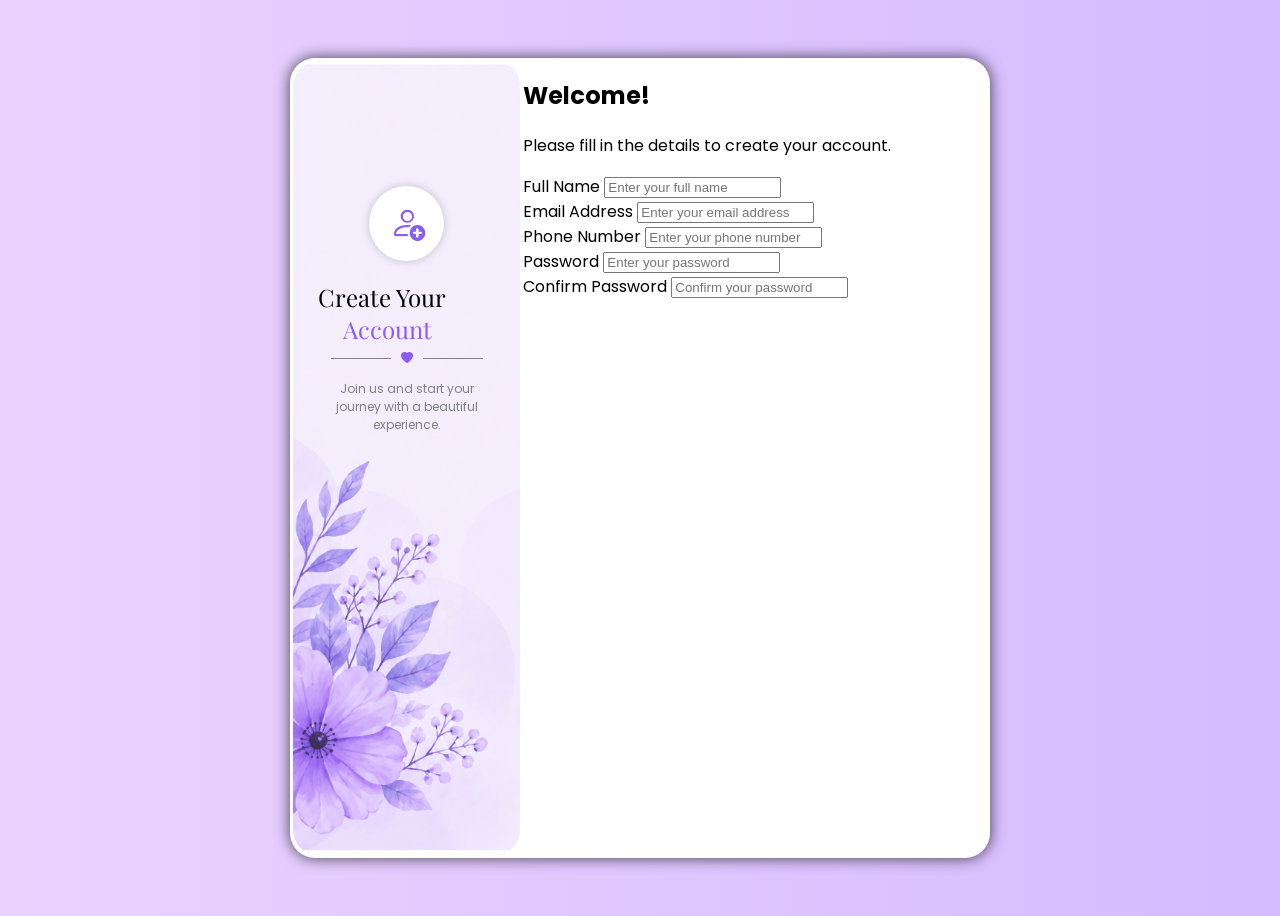
==== Purple-Flowers-Form/index.html @ e2a6c553 "First This is first commit" ====
<!DOCTYPE html>
<html lang="en">
<head>
    <meta charset="UTF-8">
    <meta name="viewport" content="width=device-width, initial-scale=1.0">
    <title>Registration Form</title>
    <link rel="stylesheet" href="style.css">
    <link rel="stylesheet" href="https://cdn.jsdelivr.net/npm/bootstrap-icons@1.13.1/font/bootstrap-icons.min.css">
    <link href="https://fonts.googleapis.com/css2?family=Playfair+Display:wght@600;700&display=swap" rel="stylesheet">
    <link href="https://fonts.googleapis.com/css2?family=Poppins:wght@300;400;500;600&display=swap" rel="stylesheet">
</head>
<body>
    <section>
        <div class="info-container">

            <div class="add-icon">
                <i class="bi bi-person-add"></i>
            </div>
            <h1>Create Your <span>Account</span></h1>

            <div class="heart-section">
                <div class="line"></div>
                <i class="bi bi-heart-fill"></i>
                <div class="line"></div>
            </div>
            
            <p class="info-description">Join us and start your journey with a beautiful experience.</p>
        </div>

        <div class="inputs-container">

            <h2>Welcome!</h2>
            <p>Please fill in the details to create your account.</p>

            <form class="form">
                <div class="input-box">
                    <label for="name">Full Name</label>
                    <input type="text" id="name" name="name" placeholder="Enter your full name">
                </div>

                <div class="input-box">
                    <label for="mail">Email Address</label>
                    <input type="email" id="mail" name="mail" placeholder="Enter your email address">
                </div>
                
                <div class="input-box">
                    <label for="phone">Phone Number</label>
                    <input type="tel" id="phone" name="phone" placeholder="Enter your phone number">
                </div>
                    
                <div class="input-box">
                    <label for="password">Password</label>
                    <input type="password" id="password" name="password" placeholder="Enter your password">
                </div>

                <div class="input-box">
                    <label for="confirm-password">Confirm Password</label>
                    <input type="password" id="confirm-password" name="confirm-password" placeholder="Confirm your password">
                </div>
            </form>

        </div>
    </section>
</body>
</html>
---- Purple-Flowers-Form/style.css ----
body {
    background: linear-gradient(
    90deg,
    #ead3ff,
    #d4bbff
    );

    min-height: 100vh;

    display: flex;
    justify-content: center;
    align-items: center;

    font-family: "Poppins", sans-serif;
}

section {
    background-color: white;

    box-shadow: 0px 0px 15px 0px rgba(0,0,0,0.7);

    border-radius: 25px;

    width: 700px;
    height: 800px;

    display: grid;
    grid-template-columns: 1fr 2fr;
}

/* Left form side */

.info-container {
    background-color: purple;
    background-image: url(images/5.png);
    background-position: center;
    background-size: cover;

    margin: 3px;
    padding-top: 125px;

    border-radius: 25px;

    display: flex;
    align-items: center;

    flex-direction: column;
}

.add-icon {
    background-color: white;

    box-shadow: 0px 0px 10px 0px rgba(0,0,0,0.2);

    width: 75px;
    height: 75px;

    border-radius: 50px;

    display: flex;
    justify-content: center;
    align-items: center;
}

.add-icon i {
    color: #8B5CF6;
    font-size: 36px;
}

h1 {
    font-family: "Playfair Display", serif;
    font-weight: 200;

    padding-left: 25px;
}

h1 span {
    color: #8B5CF6;
    padding-left: 25px;
}

.line {
    width: 60px;
    height: 1px;
    background-color: gray;
}

.heart-section {
    display: flex;
    justify-content: center;
    align-items: center;

    margin-top: -15px;
}

.bi-heart-fill{
    color: #8B5CF6;
    
    font-size: 12px;

    margin: 0px 10px;
}

.info-description {
    color: gray;

    font-size: 12px;

    width: 160px;

    text-align: center;
}

/* Right form side */
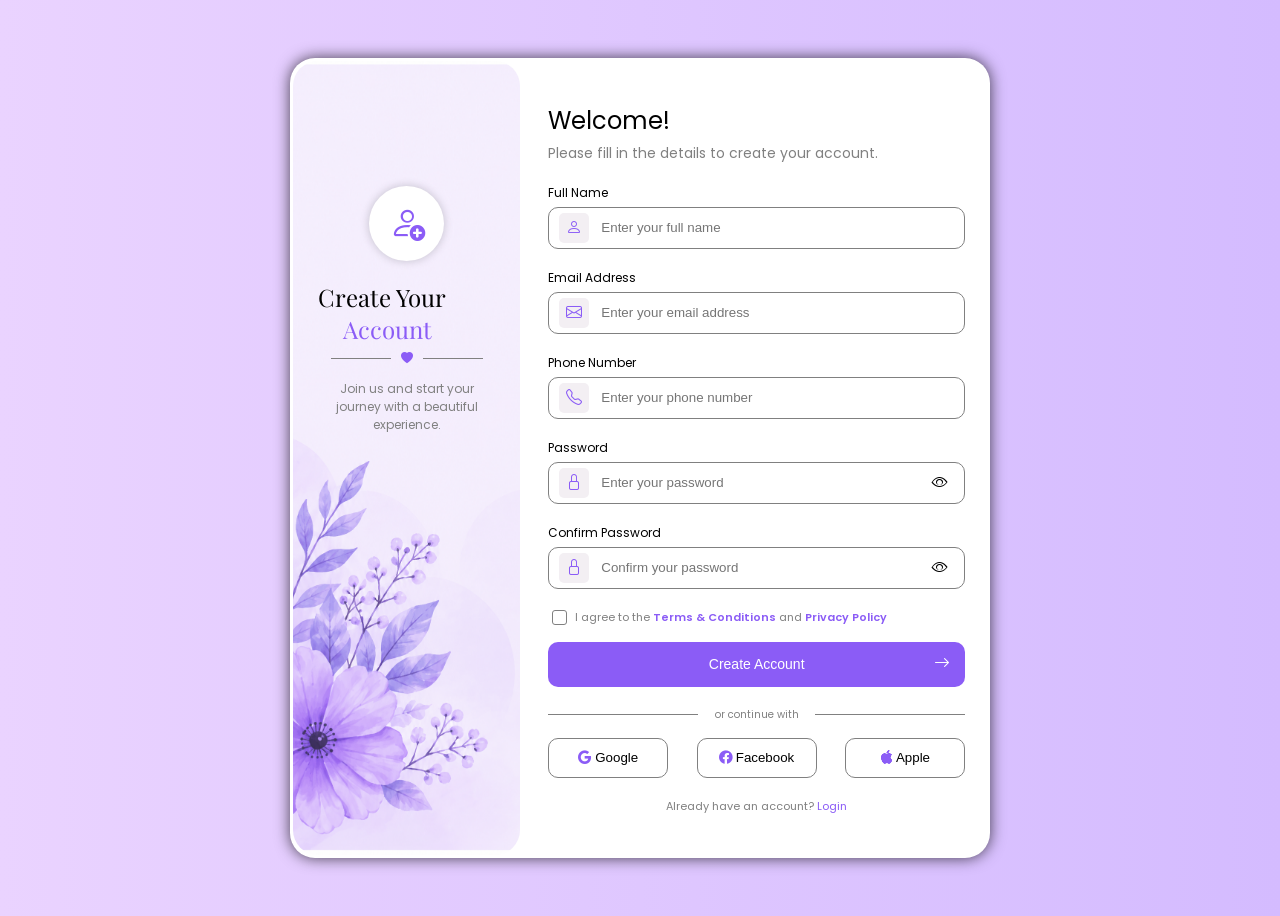
==== commit f52f0d8f: "Purple flower form Ended do this form" ====
--- a/Purple-Flowers-Form/index.html
+++ b/Purple-Flowers-Form/index.html
@@ -1,65 +1,164 @@
-<!DOCTYPE html>
+<!doctype html>
 <html lang="en">
-<head>
-    <meta charset="UTF-8">
-    <meta name="viewport" content="width=device-width, initial-scale=1.0">
+  <head>
+    <meta charset="UTF-8" />
+    <meta name="viewport" content="width=device-width, initial-scale=1.0" />
     <title>Registration Form</title>
-    <link rel="stylesheet" href="style.css">
-    <link rel="stylesheet" href="https://cdn.jsdelivr.net/npm/bootstrap-icons@1.13.1/font/bootstrap-icons.min.css">
-    <link href="https://fonts.googleapis.com/css2?family=Playfair+Display:wght@600;700&display=swap" rel="stylesheet">
-    <link href="https://fonts.googleapis.com/css2?family=Poppins:wght@300;400;500;600&display=swap" rel="stylesheet">
-</head>
-<body>
+    <link rel="stylesheet" href="style.css" />
+    <link
+      rel="stylesheet"
+      href="https://cdn.jsdelivr.net/npm/bootstrap-icons@1.13.1/font/bootstrap-icons.min.css"
+    />
+    <link
+      href="https://fonts.googleapis.com/css2?family=Playfair+Display:wght@600;700&display=swap"
+      rel="stylesheet"
+    />
+    <link
+      href="https://fonts.googleapis.com/css2?family=Poppins:wght@300;400;500;600&display=swap"
+      rel="stylesheet"
+    />
+  </head>
+  <body>
     <section>
-        <div class="info-container">
+      <div class="info-container">
+        <div class="add-icon">
+          <i class="bi bi-person-add"></i>
+        </div>
+        <h1>Create Your <span>Account</span></h1>
 
-            <div class="add-icon">
-                <i class="bi bi-person-add"></i>
-            </div>
-            <h1>Create Your <span>Account</span></h1>
-
-            <div class="heart-section">
-                <div class="line"></div>
-                <i class="bi bi-heart-fill"></i>
-                <div class="line"></div>
-            </div>
-            
-            <p class="info-description">Join us and start your journey with a beautiful experience.</p>
+        <div class="heart-section">
+          <div class="line"></div>
+          <i class="bi bi-heart-fill"></i>
+          <div class="line"></div>
         </div>
 
-        <div class="inputs-container">
+        <p class="info-description">
+          Join us and start your journey with a beautiful experience.
+        </p>
+      </div>
 
-            <h2>Welcome!</h2>
-            <p>Please fill in the details to create your account.</p>
+      <div class="inputs-container">
+        <h2>Welcome!</h2>
+        <p>Please fill in the details to create your account.</p>
 
-            <form class="form">
-                <div class="input-box">
-                    <label for="name">Full Name</label>
-                    <input type="text" id="name" name="name" placeholder="Enter your full name">
-                </div>
+        <form class="form">
+          <div class="input-box">
+            <label for="name">Full Name</label>
+            <div class="input-section">
+              <div class="icon">
+                <i class="bi bi-person"></i>
+              </div>
+              <input
+                type="text"
+                id="name"
+                name="name"
+                placeholder="Enter your full name"
+              />
+            </div>
+          </div>
 
-                <div class="input-box">
-                    <label for="mail">Email Address</label>
-                    <input type="email" id="mail" name="mail" placeholder="Enter your email address">
-                </div>
-                
-                <div class="input-box">
-                    <label for="phone">Phone Number</label>
-                    <input type="tel" id="phone" name="phone" placeholder="Enter your phone number">
-                </div>
-                    
-                <div class="input-box">
-                    <label for="password">Password</label>
-                    <input type="password" id="password" name="password" placeholder="Enter your password">
-                </div>
+          <div class="input-box">
+            <label for="mail">Email Address</label>
+            <div class="input-section">
+              <div class="icon">
+                <i class="bi bi-envelope"></i>
+              </div>
+              <input
+                type="email"
+                id="mail"
+                name="mail"
+                placeholder="Enter your email address"
+              />
+            </div>
+          </div>
 
-                <div class="input-box">
-                    <label for="confirm-password">Confirm Password</label>
-                    <input type="password" id="confirm-password" name="confirm-password" placeholder="Confirm your password">
-                </div>
-            </form>
+          <div class="input-box">
+            <label for="phone">Phone Number</label>
+            <div class="input-section">
+              <div class="icon">
+                <i class="bi bi-telephone"></i>
+              </div>
+              <input
+                type="tel"
+                id="phone"
+                name="phone"
+                placeholder="Enter your phone number"
+              />
+            </div>
+          </div>
 
+          <div class="input-box">
+            <label for="password">Password</label>
+            <div class="input-section">
+              <div class="icon">
+                <i class="bi bi-lock"></i>
+              </div>
+              <input
+                type="password"
+                id="password"
+                name="password"
+                placeholder="Enter your password"
+              />
+              <i class="bi bi-eye"></i>
+            </div>
+          </div>
+
+          <div class="input-box">
+            <label for="confirm-password">Confirm Password</label>
+            <div class="input-section">
+              <div class="icon">
+                <i class="bi bi-lock"></i>
+              </div>
+              <input
+                type="password"
+                id="confirm-password"
+                name="confirm-password"
+                placeholder="Confirm your password"
+              />
+              <i class="bi bi-eye"></i>
+            </div>
+          </div>
+        </form>
+
+        <div class="agreement">
+          <input type="checkbox" />
+          <p>
+            I agree to the <a href="#">Terms & Conditions</a> and
+            <a href="#">Privacy Policy</a>
+          </p>
         </div>
+
+        <button class="btn-create">
+          Create Account
+          <i class="bi bi-arrow-right"></i>
+        </button>
+
+        <div class="continue-with">
+          <div class="line"></div>
+          <p>or continue with</p>
+          <div class="line"></div>
+        </div>
+
+        <div class="social">
+          <button class="Google">
+            <i class="bi bi-google"></i>
+            Google
+          </button>
+          <button class="Facebook">
+            <i class="bi bi-facebook"></i>
+            Facebook
+          </button>
+          <button class="Apple">
+            <i class="bi bi-apple"></i>
+            Apple
+          </button>
+        </div>
+
+        <div class="already-have">
+          <p>Already have an account? <a href="#">Login</a></p>
+        </div>
+
+      </div>
     </section>
-</body>
-</html>+  </body>
+</html>
--- a/Purple-Flowers-Form/style.css
+++ b/Purple-Flowers-Form/style.css
@@ -1,3 +1,7 @@
+:root {
+    --purple-color: #8B5CF6;
+}
+
 body {
     background: linear-gradient(
     90deg,
@@ -31,7 +35,7 @@
 /* Left form side */
 
 .info-container {
-    background-color: purple;
+    background-color: var(--purple-color);
     background-image: url(images/5.png);
     background-position: center;
     background-size: cover;
@@ -63,7 +67,7 @@
 }
 
 .add-icon i {
-    color: #8B5CF6;
+    color: var(--purple-color);
     font-size: 36px;
 }
 
@@ -75,7 +79,7 @@
 }
 
 h1 span {
-    color: #8B5CF6;
+    color: var(--purple-color);
     padding-left: 25px;
 }
 
@@ -94,7 +98,7 @@
 }
 
 .bi-heart-fill{
-    color: #8B5CF6;
+    color: var(--purple-color);
     
     font-size: 12px;
 
@@ -113,3 +117,200 @@
 
 /* Right form side */
 
+input {
+    border: 0;
+}
+
+.inputs-container {
+    padding: 25px;
+}
+
+.inputs-container h2 {
+    font-weight: 400;
+}
+
+.inputs-container p {
+    margin-top: -15px;
+    
+    color: gray;
+    font-size: 14px;
+}
+
+.input-box {
+    display: flex;
+    flex-direction: column;
+    gap: 5px;
+
+    margin-top: 20px;
+}
+
+.input-section {
+    height: 40px;
+
+    display: flex;
+    align-items: center;
+
+    border: 1px solid gray;
+    border-radius: 10px;
+}
+
+.input-section .icon{
+    height: 30px;
+    width: 30px;
+
+    display: flex;
+    justify-content: center;
+    align-items: center;
+
+    margin: 10px;
+
+    border-radius: 5px;
+
+    color: var(--purple-color);
+    background-color: rgb(243, 239, 243);
+}
+
+.input-box label {
+    font-size: 12px;
+}
+
+.bi-eye {
+    padding-left: 160px;
+}
+
+.agreement {
+    display: flex;
+    align-items: center;
+
+    margin-top: 10px;
+}
+
+.agreement p {
+    font-size: 11px;
+    padding-top: 25px;
+    padding-left: 5px;
+}
+
+.agreement a {
+    color: var(--purple-color);
+    text-decoration: none;
+
+    font-weight: 600;
+}
+
+.agreement input {
+    appearance: none;
+    width: 15px;
+    height: 15px;
+    border: 1px solid gray;
+    border-radius: 3px;
+    background: white;
+    cursor: pointer;
+}
+
+.agreement input:checked {
+    background-color: var(--purple-color);
+}
+
+.btn-create {
+    background-color: var(--purple-color);
+    
+    color: white;
+    font-size: 14px;
+
+    height: 45px;
+    width: 100%;
+
+    border: 0;
+    border-radius: 10px;
+    
+    margin-top: 5px;
+
+    display: flex;
+    align-items: center;
+    justify-content: center;
+
+    position: relative;
+
+    transition: 0.5s;
+}
+
+.btn-create:hover {
+    color: var(--purple-color);
+    background-color: rgb(211, 211, 211)
+}
+
+.btn-create i {
+    position: absolute;
+    right: 15px;
+
+    font-size: 16px;
+}
+
+.continue-with {
+    display: flex;
+    justify-content: space-between;
+    align-items: center;
+
+    margin-top: 10px;
+}
+
+.continue-with div {
+    width: 150px;
+}
+
+.continue-with p {
+    margin-top: 10px;
+
+    font-size: 10px;
+}
+
+.social {
+    margin-top: 5px;
+
+    display: flex;
+    justify-content: space-between;
+    align-items: center;
+}
+
+.social i{
+    color: var(--purple-color);
+}
+
+.social button {
+    background-color: rgba(255, 255, 255, 0.5);
+
+    height: 40px;
+    width: 120px;
+
+    border: 1px solid gray;
+    border-radius: 10px;
+
+    transition: 0.5s;
+}
+
+.social button:hover {
+    background-color: var(--purple-color);
+}
+
+.social button:hover i{
+    color: white;
+}
+
+.already-have {
+    display: flex;
+    justify-content: center;
+    align-items: center;
+
+    margin-top: 35px;
+}
+
+.already-have p {
+    font-size: 11px;
+}
+
+.already-have a {
+    color: var(--purple-color);
+
+    text-decoration: none;
+}
